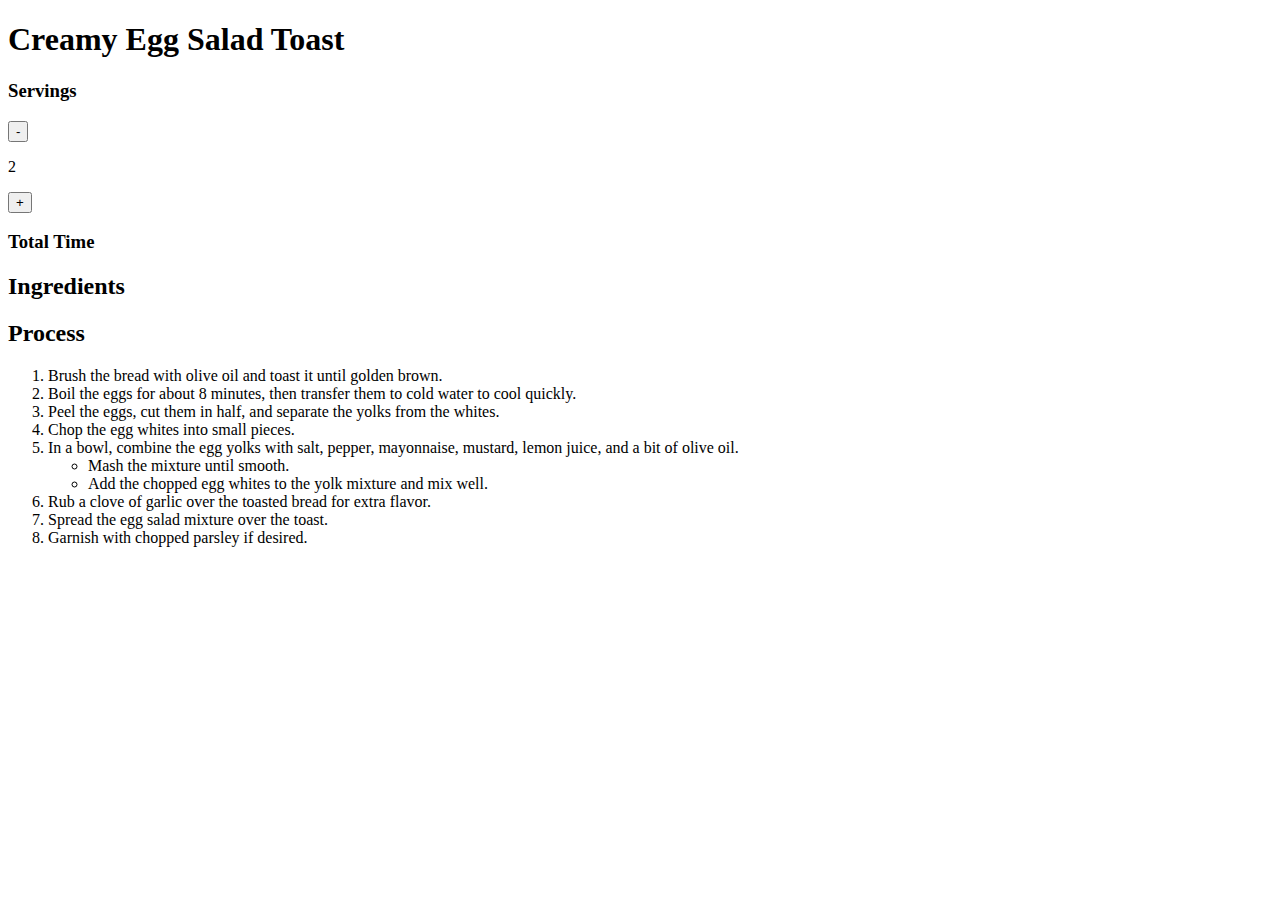
==== Creamy Egg Salad Toast/index.html @ e7027f35 "Create index.html" ====
<!DOCTYPE html>
<html lang="en">

<head>
    <meta charset="UTF-8">
    <meta name="viewport" content="width=device-width, initial-scale=1.0">
    <title>Creamy Egg Salad Toast</title>
    <link rel="stylesheet" href="styles.css">
    <link href="https://fonts.googleapis.com/css2?family=Merriweather:wght@400;700&display=swap" rel="stylesheet">
</head>

<body>
    <header>
        <h1>Creamy Egg Salad Toast</h1>
    </header>
    <div class="container">
        <div class="info-bar">
            <div class="info-item">
                <h3>Servings</h3>
                <div class="info-detail">
                    <div id="servings-controls">
                        <button id="decrement">-</button>
                        <p id="servings-info">2</p>
                        <button id="increment">+</button>
                    </div>
                </div>
            </div>
            <div class="info-item">
                <h3>Total Time</h3>
                <p id="total-time"></p>
            </div>
        </div>
        <div class="content">
            <div class="ingredients">
                <h2>Ingredients</h2>
                <ul id="ingredients-list">
                    <!-- handled by js -->
                </ul>
            </div>
            <div class="separator"></div>
            <div class="process">
                <h2>Process</h2>
                <ol>
                    <li>Brush the bread with olive oil and toast it until golden brown.</li>
                    <li>Boil the eggs for about 8 minutes, then transfer them to cold water to cool quickly.</li>
                    <li>Peel the eggs, cut them in half, and separate the yolks from the whites.</li>
                    <li>Chop the egg whites into small pieces.</li>
                    <li>
                        In a bowl, combine the egg yolks with salt, pepper, mayonnaise, mustard, lemon juice, and a bit of olive oil.
                        <ul>
                            <li>Mash the mixture until smooth.</li>
                            <li>Add the chopped egg whites to the yolk mixture and mix well.</li>
                        </ul>
                    </li>
                    <li>Rub a clove of garlic over the toasted bread for extra flavor.</li>
                    <li>Spread the egg salad mixture over the toast.</li>
                    <li>Garnish with chopped parsley if desired.</li>
                </ol>
            </div>
        </div>
    </div>
    <script src="scripts.js"></script>
</body>

</html>
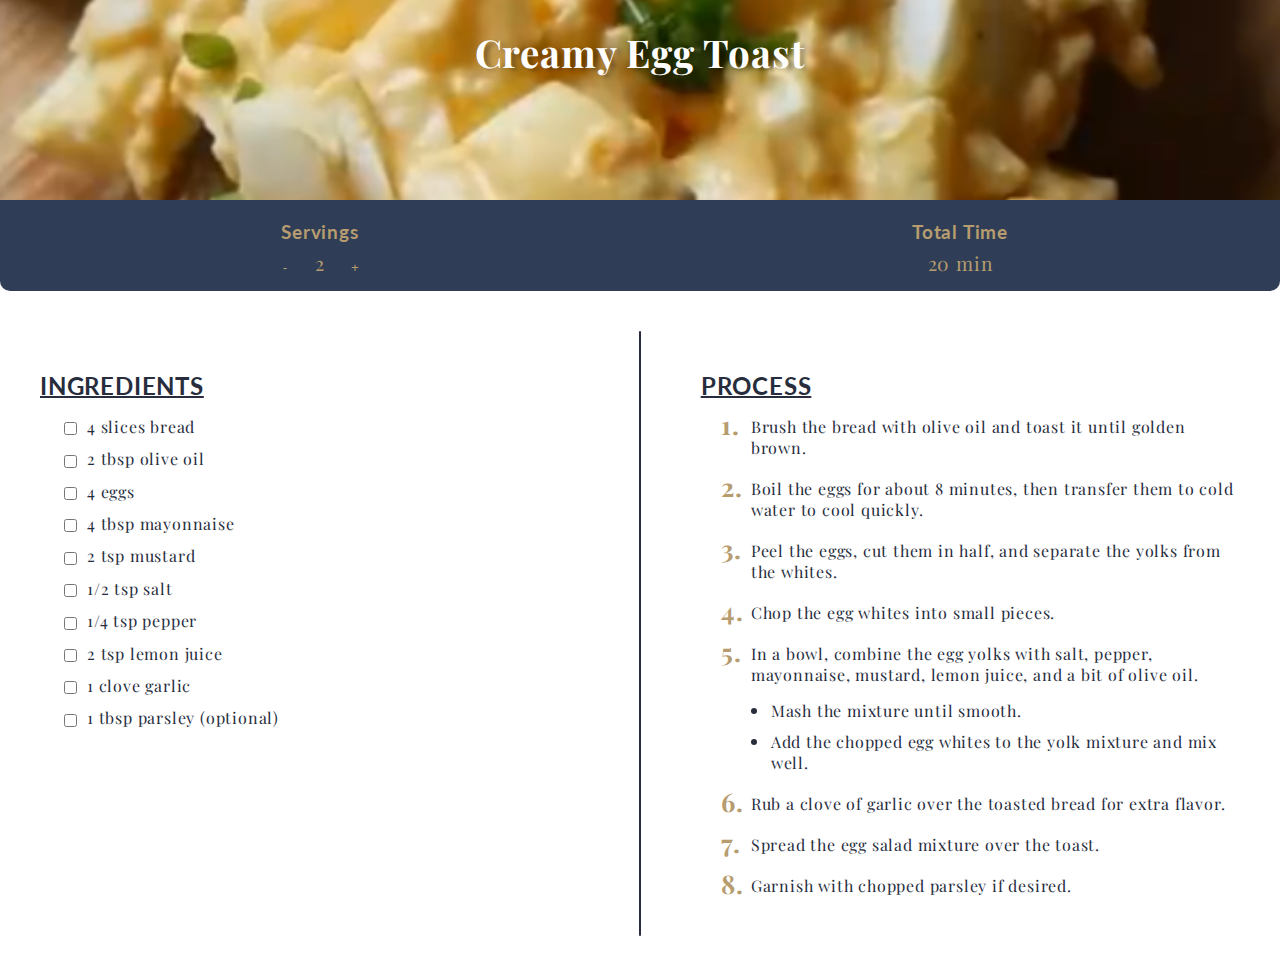
==== commit 4cd74525: "Update index.html" ====
--- a/Creamy Egg Salad Toast/index.html
+++ b/Creamy Egg Salad Toast/index.html
@@ -4,14 +4,14 @@
 <head>
     <meta charset="UTF-8">
     <meta name="viewport" content="width=device-width, initial-scale=1.0">
-    <title>Creamy Egg Salad Toast</title>
+    <title>Creamy Egg Toast</title>
     <link rel="stylesheet" href="styles.css">
     <link href="https://fonts.googleapis.com/css2?family=Merriweather:wght@400;700&display=swap" rel="stylesheet">
 </head>
 
 <body>
     <header>
-        <h1>Creamy Egg Salad Toast</h1>
+        <h1>Creamy Egg Toast</h1>
     </header>
     <div class="container">
         <div class="info-bar">
@@ -34,7 +34,7 @@
             <div class="ingredients">
                 <h2>Ingredients</h2>
                 <ul id="ingredients-list">
-                    <!-- handled by js -->
+                    <!-- Ingredients will be inserted here by JavaScript -->
                 </ul>
             </div>
             <div class="separator"></div>
--- a/Creamy Egg Salad Toast/styles.css
+++ b/Creamy Egg Salad Toast/styles.css
@@ -0,0 +1,283 @@
+@import url('https://fonts.googleapis.com/css2?family=Inter:wght@100..900&family=Lato:ital,wght@0,400;0,700;1,400&family=Playfair+Display:ital,wght@0,400..900;1,400..900&display=swap');
+
+body {
+    margin: 0;
+    font-family: 'Playfair Display', serif;
+    background: white;
+    color: #272d3d;
+    letter-spacing: 0.05em;
+    user-select: none;
+    cursor: default;
+}
+
+header {
+    text-align: center;
+    background: url('creamyeggtoast.png') no-repeat center center;
+    background-size: cover;
+    width: 100%;
+    height: 200px;
+    overflow: hidden;
+}
+
+h1 {
+    font-family: 'Playfair Display', serif;
+    font-size: 2.4em;
+    color: #ffffff;
+    text-shadow: 5px 2px 4px rgba(0, 0, 0, 0.3);
+}
+
+.container {
+    background: white;
+}
+
+.info-bar {
+    display: flex;
+    justify-content: space-between;
+    align-items: center;
+    background: #2f3e56;
+    border-radius: 0 0 10px 10px;
+    width: 100%;
+    margin-bottom: 20px;
+    box-sizing: border-box;
+}
+
+.info-item {
+    display: flex;
+    flex-direction: column;
+    align-items: center;
+    color: #b69c6f;
+    flex: 1;
+    text-align: center;
+}
+
+.info-item h3 {
+    font-family: 'Lato', sans-serif;
+    font-size: 1.2em;
+    color: #b69c6f;
+    text-align: center;
+    margin-bottom: -8px;
+}
+
+.info-detail {
+    display: flex;
+    align-items: center;
+    justify-content: center;
+}
+
+#servings-controls {
+    display: flex;
+    align-items: center;
+    gap: 10px;
+}
+
+#servings-controls button {
+    position: relative;
+    background: none;
+    border: none;
+    color: #b69c6f;
+    width: 30px;
+    height: 30px;
+    cursor: pointer;
+    line-height: 1;
+    margin-top: 9px;
+    overflow: hidden;
+}
+
+#servings-controls button:hover {
+    color: #a07a56;
+}
+
+#servings-controls button::after {
+    content: '';
+    position: absolute;
+    top: 50%;
+    left: 50%;
+    width: 0;
+    height: 0;
+    background: rgba(0, 0, 0, 0.1);
+    border-radius: 50%;
+    transform: translate(-50%, -50%);
+    transition: width 0.2s ease, height 0.2s ease;
+}
+
+#servings-controls button:active::after {
+    width: 70%;
+    height: 70%;
+}
+
+#servings-info {
+    font-size: 1.2em;
+    margin: 15px 5px;
+}
+
+#total-time {
+    font-size: 1.2em;
+    margin: 15px 5px;
+}
+
+.content {
+    display: flex;
+    justify-content: space-between;
+    gap: 20px;
+    padding: 20px;
+}
+
+.ingredients,
+.process {
+    flex: 1;
+    padding: 20px;
+}
+
+.ingredients h2,
+.process h2 {
+    text-decoration: underline;
+    text-decoration-thickness: 2px;
+    font-family: 'Lato', sans-serif;
+    font-size: 1.5em;
+    color: #272d3d;
+    margin-bottom: 10px;
+    text-transform: uppercase;
+}
+
+.ingredients ul,
+.process ol {
+    padding-left: 20px;
+    font-size: 1em;
+    color: #272d3d;
+    list-style: none;
+    /* Remove list styling */
+}
+
+.ingredients li,
+.process ol>li {
+    margin-bottom: 10px;
+}
+
+.ingredient-checkbox {
+    margin-right: 10px;
+    vertical-align: middle;
+}
+
+.ingredient-checkbox:checked+label {
+    text-decoration: line-through;
+    color: grey;
+}
+
+.ingredient-checkbox:checked {
+    background-color: grey;
+    border-color: grey;
+}
+
+/* main steps */
+.process ol {
+    list-style: none;
+    counter-reset: list-counter;
+    padding-left: 0;
+    font-family: 'Playfair Display', serif;
+}
+
+/* main step list items */
+.process ol>li {
+    position: relative;
+    margin-bottom: 20px;
+    padding-left: 50px;
+}
+
+/* numbering for main steps */
+.process ol>li::before {
+    counter-increment: list-counter;
+    content: counter(list-counter) ". ";
+    position: absolute;
+    left: 20px;
+    font-weight: bold;
+    color: #b69c6f;
+    font-size: 1.6em;
+    top: -9px;
+}
+
+/* substep (nested list) */
+.process ol>li ul {
+    list-style: none;
+    padding-left: 0;
+    margin-top: 15px;
+}
+
+/* substep items */
+.process ol>li ul li {
+    position: relative;
+    margin-bottom: 10px;
+    padding-left: 20px;
+}
+
+/* circle for substeps */
+.process ol>li ul li::before {
+    content: "";
+    position: absolute;
+    left: 0;
+    top: 8px;
+    transform: translateY(0);
+    width: 6px;
+    height: 6px;
+    border-radius: 50%;
+    background-color: #272d3d;
+}
+
+h3 {
+    font-family: 'Playfair Display', serif;
+    font-size: 1.2em;
+    color: #272d3d;
+    margin-top: 20px;
+    margin-bottom: 10px;
+}
+
+p {
+    color: #b69c6f;
+    font-family: 'Playfair Display', serif;
+}
+
+/* separator line between ingredients & process */
+.separator {
+    width: 1.4px;
+    background-color: #272d3d;
+    margin: 0 20px;
+    border-radius: 100px;
+}
+
+@media screen and (max-width: 768px) {
+    .content {
+        flex-direction: column;
+        padding: 10px;
+    }
+
+    .ingredients,
+    .process {
+        padding: 10px;
+    }
+
+    .separator {
+        display: none;
+    }
+
+    .info-bar {
+        flex-direction: row;
+        align-items: center;
+        justify-content: center;
+        padding: 10px 0;
+    }
+
+    .info-item h3,
+    .info-item p {
+        text-align: center;
+        margin: 0 5px;
+    }
+
+    .info-detail {
+        display: flex;
+        flex-direction: row;
+        align-items: center;
+    }
+
+    #servings-controls {
+        justify-content: center;
+    }
+}
